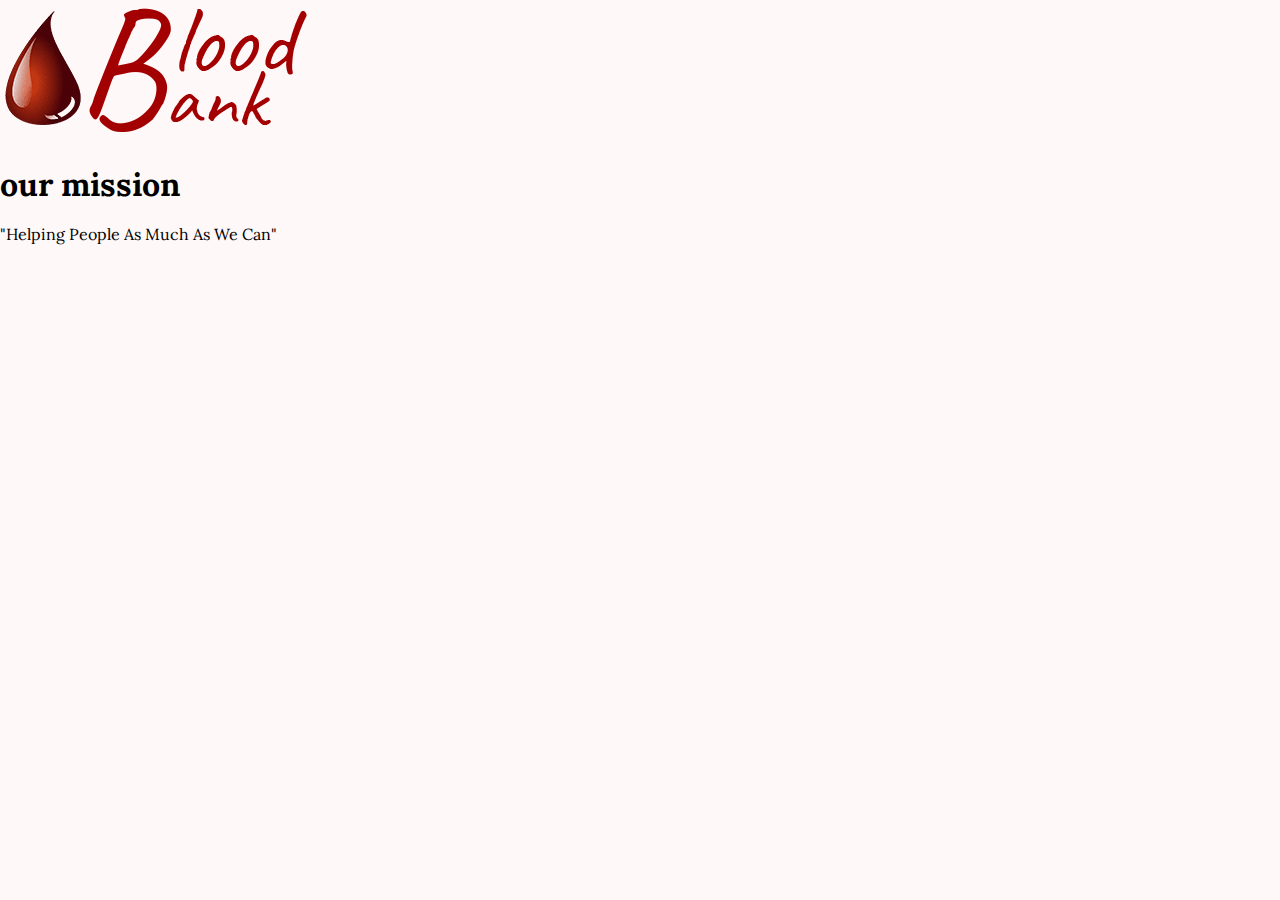
==== index.html @ 0b79eb62 "version 3" ====
<!DOCTYPE html>
<html lang="en">
  <head>
    <meta charset="UTF-8" />
    <meta http-equiv="X-UA-Compatible" content="IE=edge" />
    <meta name="viewport" content="width=device-width, initial-scale=1.0" />
    <!-- google fonts -->
    <link rel="preconnect" href="https://fonts.googleapis.com" />
    <link rel="preconnect" href="https://fonts.gstatic.com" crossorigin />
    <link
      href="https://fonts.googleapis.com/css2?family=Lora:ital,wght@1,400;1,600;1,700&display=swap"
      rel="stylesheet"
    />
    <!-- font awesome -->
    <link rel="stylesheet" href="css/all.min.css" />
    <!-- normalize css file -->
    <link rel="stylesheet" href="css/normalize.css" />
    <!-- main css file -->
    <link rel="stylesheet" href="css/login.css" />
    <title>Blood Bank</title>
  </head>
  <body>
    <div class="content">
      <div class="info">
        <div class="logo">
          <img src="images/logo.png" alt="" />
        </div>
        <div class="text">
          <h1>our mission</h1>
          "Helping People As Much As We Can"
        </div>
      </div>
      <div class="right">
        <div class="sign-in">
          <form>
            <h1>Sign In</h1>
            <input type="text" name="email" placeholder="Email" required />
            <input
              type="password"
              name="pass"
              placeholder="Password"
              required
            />
            <input type="submit" value="Sign In" />
            <span
              >create a new account <a href="#" id="signUp">sign up?</a></span
            >
          </form>
        </div>
      </div>
    </div>
    <div class="overlay"></div>
    <div class="sign-up">
      <form class="signUpForm">
        <i id="close" class="fa-solid fa-x"></i>
        <h1>Sign Up</h1>
        <div class="name">
          <input type="text" name="fName" placeholder="First Name" required />
          <input type="text" name="lName" placeholder="Last Name" required />
        </div>
        <input type="email" name="email" placeholder="Email" required />
        <input
          type="password"
          name="password"
          placeholder="Password"
          required
        />
        <input
          type="password"
          name="password"
          placeholder="confirm Password"
          required
        />
        <div class="age">
          <input type="text" name="year" placeholder="Year" required />
          <input type="text" name="month" placeholder="Month" required />
          <input type="text" name="day" placeholder="Day" required />
        </div>
        <div class="Type-Gender">
          <label for="Account-Type">Account Type : </label>
          <select name="donor" id="Account-Type">
            <option value="Donor">Donor</option>
            <option value="Need">Need</option>
          </select>
          <label for="gender">Gender : </label>
          <select name="gender" id="gender">
            <option value="male">Male</option>
            <option value="female">Female</option>
          </select>
        </div>
        <div class="private">
          <input type="checkbox" name="privacy" id="privacy" required />
          <label for="privacy">Accept Privacy Statements</label>
        </div>
        <input type="submit" value="Sign Up" />
      </form>
    </div>
  </body>
  <script src="js/jquery-3.6.0.min.js"></script>
  <script src="js/login.js"></script>
  <script></script>
</html>
---- css/login.css ----
/* start variables */
:root {
  --main-color: #a30101;
  --section-padding: 100px;
}
/* end variables */
/* start global rules */
* {
  -webkit-box-sizing: border-box;
  -moz-box-sizing: border-box;
  box-sizing: border-box;
}
::selection {
  color: white;
  background: var(--main-color);
}
html {
  scroll-behavior: smooth;
}
body {
  font-family: "Lora", serif;
  margin: 0;
  padding: 0;
  background-color: #fff8f8;
}
a {
  text-decoration: none;
}
ul {
  list-style: none;
}
.container {
  padding-left: 15px;
  padding-right: 15px;
  margin-left: auto;
  margin-right: auto;
}
/* small screen */
@media (min-width: 768px) {
  .container {
    width: 750px;
  }
}
/* medium */
@media (min-width: 992px) {
  .container {
    width: 970px;
  }
}
/* large */
@media (min-width: 1200px) {
  .container {
    width: 1170px;
  }
}
/* end global rules  */
/* start logo */
.content {
  position: relative;
}
.content .right {
  display: flex;
  display: none;
  position: absolute;
  flex-direction: column;
  gap: 20px;
  top: 230px;
  left: 10%;
}
.content .right .text {
  padding-left: 100px;
  text-transform: uppercase;
}
.content .right .text h1 {
  width: 200px;
  letter-spacing: 9px;
  margin-top: 10px;
}
/* end logo */
/* start sign in */
.content .left {
  display: none;
  position: absolute;
  background-color: white;
  top: 230px;
  right: 15%;
  width: 320px;
  height: 300px;
  border-radius: 10px;
  border: 1px solid var(--main-color);
}
.content .left .sign-in form {
  display: flex;
  flex-direction: column;
  gap: 20px;
  width: 100%;
  align-items: center;
}
.content .left .sign-in input {
  padding-left: 10px;
  border-radius: 20px;
  width: 80%;
  height: 30px;
  font-size: 18px;
  border: 1px solid var(--main-color);
}
.content .left .sign-in input::placeholder {
  color: rgb(0, 0, 0, 80%);
}
.content .left .sign-in input[type="submit"] {
  background-color: #a30101;
  color: white;
}
.content .left .sign-in input[type="submit"]:hover {
  cursor: pointer;
}
.content .left .sign-in span a {
  color: var(--main-color);
  font-weight: bold;
}
/* end sign in */
/* overlay */
.overlay {
  display: none;
  position: absolute;
  width: 100%;
  height: 100%;
  background-color: rgb(0, 0, 0, 80%);
}
/* overlay */
/* start sign up */
.sign-up form {
  width: 500px;
  height: 500px;
  display: none;
  flex-direction: column;
  align-items: center;
  gap: 20px;
  position: absolute;
  top: 110px;
  left: 33%;
  background-color: white;
  border-radius: 15px;
  border: 1px solid var(--main-color);
  z-index: 2;
}
.sign-up form i {
  position: absolute;
  top: 6px;
  right: 10px;
  color: var(--main-color);
}
.sign-up form h1 {
  margin-top: 30px;
  margin-bottom: 30px;
}
.sign-up input {
  padding-left: 10px;
  border-radius: 20px;
  width: 80%;
  height: 30px;
  font-size: 18px;
  border: 1px solid var(--main-color);
}
.sign-up .name {
  margin-left: 10%;
}
.sign-up .name input {
  width: 42%;
  align-items: center;
}
.sign-up .name input:not(:first-of-type) {
  margin-left: 4%;
}
.sign-up .age {
  margin-left: 10%;
}
.sign-up .age input {
  width: 27%;
  align-items: center;
}
.sign-up .age input:not(:first-of-type) {
  margin-left: 2.9%;
}
.sign-up input::placeholder {
  color: rgb(0, 0, 0, 80%);
}
.sign-up input[type="submit"] {
  background-color: #a30101;
  color: white;
}
.sign-up form .private {
  margin-left: -35%;
}
.sign-up input[type="checkbox"] {
  height: inherit;
  width: auto;
}
.sign-up input[type="submit"]:hover {
  cursor: pointer;
}
/* end sign up */
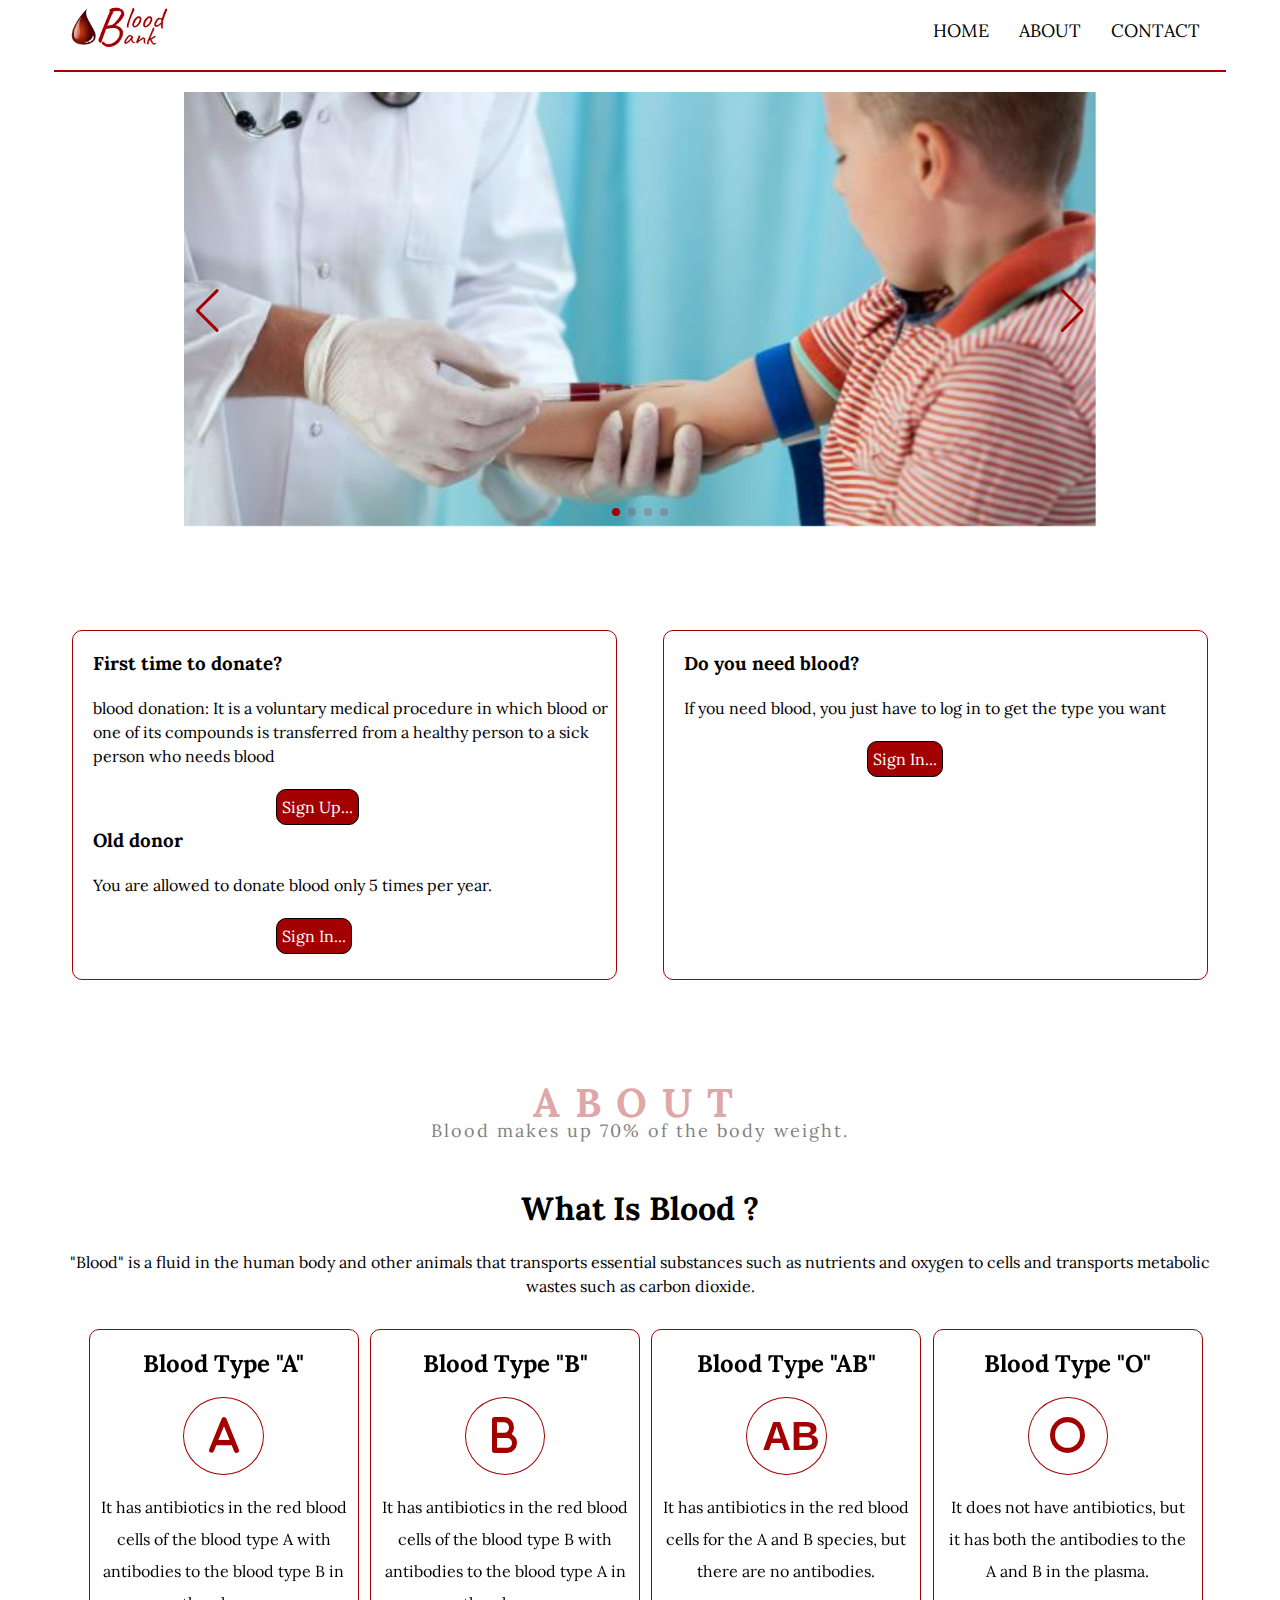
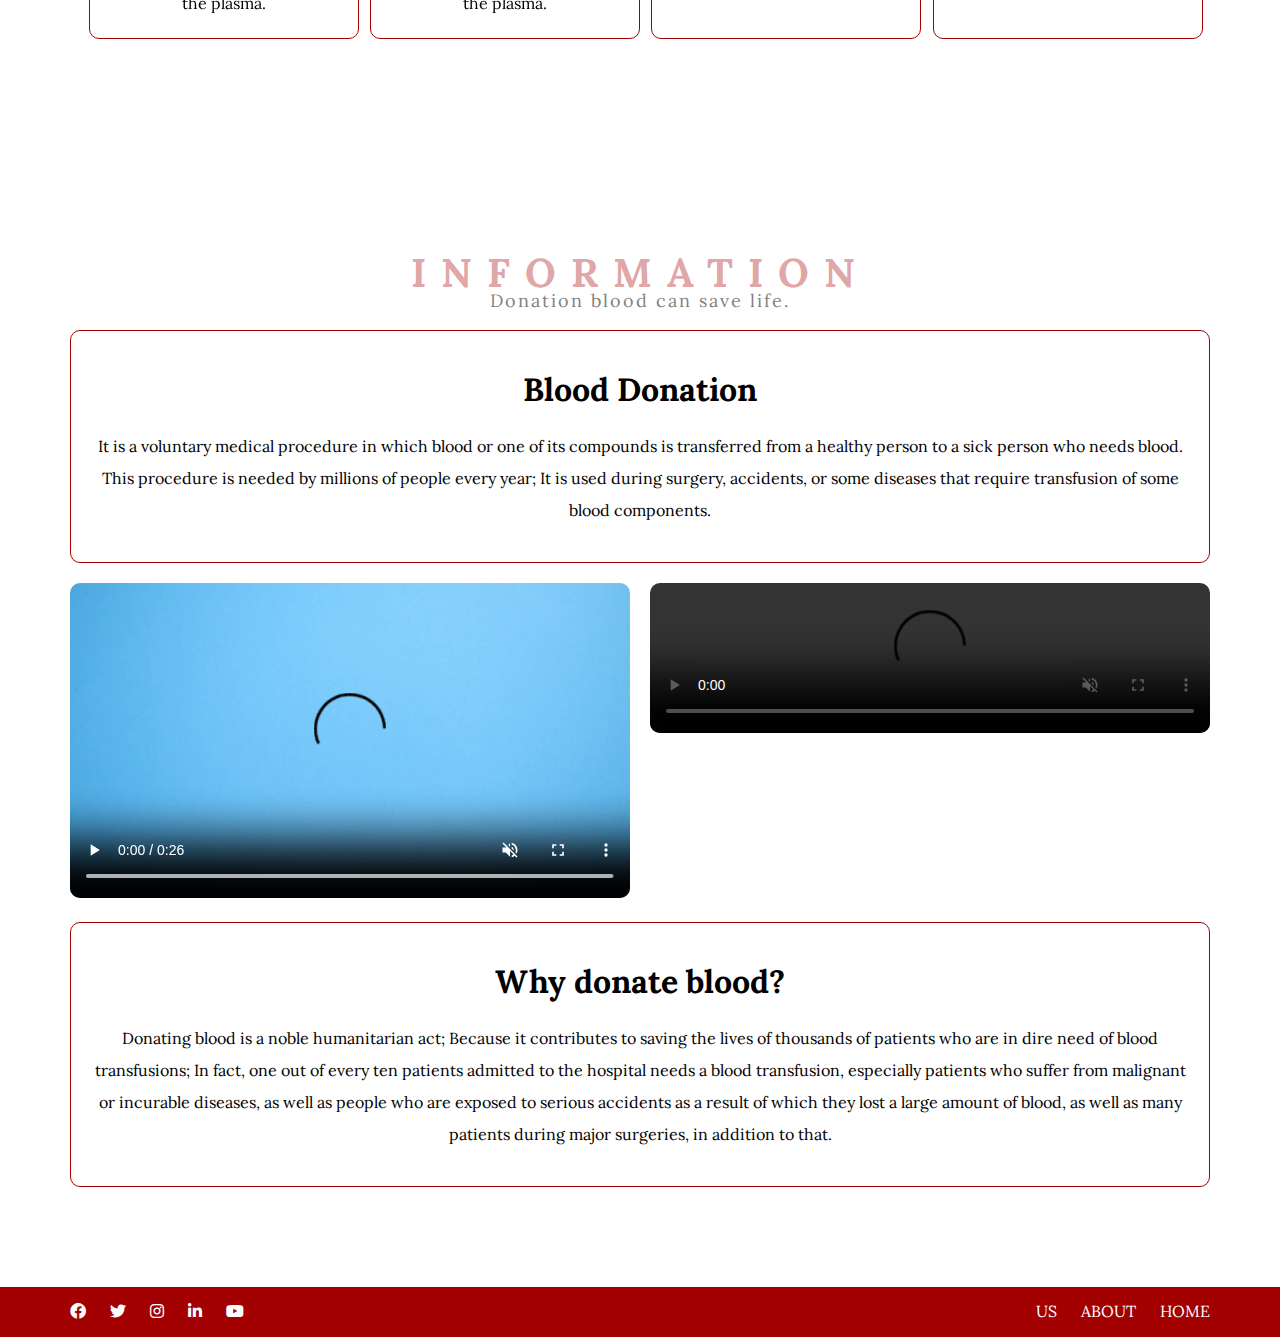
==== commit a5962a1f: "Version 5" ====
--- a/index.html
+++ b/index.html
@@ -11,92 +11,273 @@
       href="https://fonts.googleapis.com/css2?family=Lora:ital,wght@1,400;1,600;1,700&display=swap"
       rel="stylesheet"
     />
+    <!-- swiper js -->
+    <link
+      rel="stylesheet"
+      href="https://unpkg.com/swiper@8/swiper-bundle.min.css"
+    />
     <!-- font awesome -->
     <link rel="stylesheet" href="css/all.min.css" />
     <!-- normalize css file -->
     <link rel="stylesheet" href="css/normalize.css" />
     <!-- main css file -->
-    <link rel="stylesheet" href="css/login.css" />
+    <link rel="stylesheet" href="css/home.css" />
     <title>Blood Bank</title>
   </head>
   <body>
-    <div class="content">
-      <div class="info">
+    <!-- start header -->
+    <div class="header">
+      <div class="container">
         <div class="logo">
-          <img src="images/logo.png" alt="" />
-        </div>
-        <div class="text">
-          <h1>our mission</h1>
-          "Helping People As Much As We Can"
-        </div>
-      </div>
-      <div class="right">
+          <a href="index.html"><img src="images/logo.png" alt="" /></a>
+        </div>
+        <div class="links">
+          <ul>
+            <li><a href="#home">home</a></li>
+            <li><a href="#about">about</a></li>
+            <li><a href="#footer">contact</a></li>
+          </ul>
+        </div>
+        <i class="fa-solid fa-bars" id="phoneIcon"></i>
+      </div>
+      <hr />
+    </div>
+    <!-- end header -->
+    <!-- start slider -->
+    <div class="container" id="home">
+      <!-- Slider main container -->
+      <div class="swiper">
+        <!-- Additional required wrapper -->
+        <div class="swiper-wrapper">
+          <!-- Slides -->
+          <div class="swiper-slide">
+            <img src="images/طرق_سحب_عينات_الدم.jpg" alt="" />
+          </div>
+          <div class="swiper-slide">
+            <img src="images/ما_هو_الدم.jpg" alt="" />
+          </div>
+          <div class="swiper-slide">
+            <img src="images/مكونات_الدم.jpg" alt="" />
+          </div>
+          <div class="swiper-slide">
+            <img src="images/مكونات_الدم_ووظائفها.jpg" alt="" />
+          </div>
+        </div>
+        <!-- If we need pagination -->
+        <div class="swiper-pagination"></div>
+        <!-- If we need navigation buttons -->
+        <div class="swiper-button-prev"></div>
+        <div class="swiper-button-next"></div>
+      </div>
+    </div>
+    <!-- end slider -->
+    <!-- start sign card-->
+    <div class="container">
+      <div class="sign-card">
         <div class="sign-in">
-          <form>
-            <h1>Sign In</h1>
-            <input type="text" name="email" placeholder="Email" required />
-            <input
-              type="password"
-              name="pass"
-              placeholder="Password"
-              required
-            />
-            <input type="submit" value="Sign In" />
-            <span
-              >create a new account <a href="#" id="signUp">sign up?</a></span
-            >
-          </form>
-        </div>
-      </div>
-    </div>
-    <div class="overlay"></div>
-    <div class="sign-up">
-      <form class="signUpForm">
-        <i id="close" class="fa-solid fa-x"></i>
-        <h1>Sign Up</h1>
-        <div class="name">
-          <input type="text" name="fName" placeholder="First Name" required />
-          <input type="text" name="lName" placeholder="Last Name" required />
-        </div>
-        <input type="email" name="email" placeholder="Email" required />
-        <input
-          type="password"
-          name="password"
-          placeholder="Password"
-          required
-        />
-        <input
-          type="password"
-          name="password"
-          placeholder="confirm Password"
-          required
-        />
-        <div class="age">
-          <input type="text" name="year" placeholder="Year" required />
-          <input type="text" name="month" placeholder="Month" required />
-          <input type="text" name="day" placeholder="Day" required />
-        </div>
-        <div class="Type-Gender">
-          <label for="Account-Type">Account Type : </label>
-          <select name="donor" id="Account-Type">
-            <option value="Donor">Donor</option>
-            <option value="Need">Need</option>
-          </select>
-          <label for="gender">Gender : </label>
-          <select name="gender" id="gender">
-            <option value="male">Male</option>
-            <option value="female">Female</option>
-          </select>
-        </div>
-        <div class="private">
-          <input type="checkbox" name="privacy" id="privacy" required />
-          <label for="privacy">Accept Privacy Statements</label>
-        </div>
-        <input type="submit" value="Sign Up" />
-      </form>
-    </div>
+          <h3>First time to donate?</h3>
+          blood donation: It is a voluntary medical procedure in which blood or
+          one of its compounds is transferred from a healthy person to a sick
+          person who needs blood <br />
+          <a href="signUp.html">Sign Up...</a> <br />
+          <h3>Old donor</h3>
+          You are allowed to donate blood only 5 times per year. <br />
+          <a href="signIn.html">Sign In...</a>
+        </div>
+        <div class="sign-up">
+          <h3>Do you need blood?</h3>
+          If you need blood, you just have to log in to get the type you want
+          <br />
+          <a href="signIn.html">Sign In...</a>
+        </div>
+      </div>
+    </div>
+    <!-- end sign card-->
+    <!-- start about -->
+    <div class="about" id="about">
+      <div class="container">
+        <div class="special-head">
+          <h1>about</h1>
+          <p>Blood makes up 70% of the body weight.</p>
+        </div>
+        <div class="content">
+          <div class="text">
+            <h1>What Is Blood ?</h1>
+            <p>
+              "Blood" is a fluid in the human body and other animals that
+              transports essential substances such as nutrients and oxygen to
+              cells and transports metabolic wastes such as carbon dioxide.
+            </p>
+          </div>
+          <div class="cards">
+            <div class="card">
+              <div class="face front">
+                <h2>Blood Type "A"</h2>
+                <div class="icon">
+                  <i class="fa-solid fa-a"></i>
+                </div>
+                <p>
+                  It has antibiotics in the red blood cells of the blood type A
+                  with antibodies to the blood type B in the plasma.
+                </p>
+              </div>
+              <div class="face back">
+                <h2>Blood Type "A"</h2>
+                <div class="icon">
+                  <i class="fa-solid fa-a"></i>
+                </div>
+                <p>
+                  The blood type A is divided into A-, A+. <br />
+                  A- is rare by : 6.3% <br />
+                  A+ is rare by : 35.7% <br />
+                </p>
+              </div>
+            </div>
+            <div class="card">
+              <div class="face front">
+                <h2>Blood Type "B"</h2>
+                <div class="icon">
+                  <i class="fa-solid fa-b"></i>
+                </div>
+                <p>
+                  It has antibiotics in the red blood cells of the blood type B
+                  with antibodies to the blood type A in the plasma.
+                </p>
+              </div>
+              <div class="face back">
+                <h2>Blood Type "B"</h2>
+                <div class="icon">
+                  <i class="fa-solid fa-b"></i>
+                </div>
+                <p>
+                  The blood type B is divided into B-, B+. <br />
+                  B- is rare by : 1.5% <br />
+                  B+ is rare by : 8.5% <br />
+                </p>
+              </div>
+            </div>
+            <div class="card">
+              <div class="face front">
+                <h2>Blood Type "AB"</h2>
+                <div class="icon">AB</div>
+                <p>
+                  It has antibiotics in the red blood cells for the A and B
+                  species, but there are no antibodies.
+                </p>
+              </div>
+              <div class="face back">
+                <h2>Blood Type "AB"</h2>
+                <div class="icon">AB</div>
+                <p>
+                  The blood type AB is divided into AB-, AB+. <br />
+                  AB- is rare by : 0.6% <br />
+                  AB+ is rare by : 3.4% <br />
+                </p>
+              </div>
+            </div>
+            <div class="card" id="my">
+              <div class="face front">
+                <h2>Blood Type "O"</h2>
+                <div class="icon">
+                  <i class="fa-solid fa-o"></i>
+                </div>
+                <p>
+                  It does not have antibiotics, but it has both the antibodies
+                  to the A and B in the plasma.
+                </p>
+              </div>
+              <div class="face back">
+                <h2>Blood Type "O"</h2>
+                <div class="icon">
+                  <i class="fa-solid fa-o"></i>
+                </div>
+                <p>
+                  The blood type O is divided into O-, O+. <br />
+                  O- is rare by : 6.6% <br />
+                  O+ is rare by : 37.4% <br />
+                </p>
+              </div>
+            </div>
+          </div>
+        </div>
+      </div>
+    </div>
+    <!-- end about -->
+    <!-- start info -->
+    <div class="info">
+      <div class="container">
+        <div class="special-head">
+          <h1>information</h1>
+          <p>Donation blood can save life.</p>
+        </div>
+        <div class="content">
+          <div class="text1">
+            <h1>Blood Donation</h1>
+            <p>
+              It is a voluntary medical procedure in which blood or one of its
+              compounds is transferred from a healthy person to a sick person
+              who needs blood. This procedure is needed by millions of people
+              every year; It is used during surgery, accidents, or some diseases
+              that require transfusion of some blood components.
+            </p>
+          </div>
+          <div class="ved">
+            <video
+              controls
+              muted
+              width="555px"
+              src="images/Blood Donation, American Red Cross - Stop-motion animation_Trim.mp4"
+              type="video/mp4"
+            ></video>
+          </div>
+          <div class="ved">
+            <video
+              controls
+              muted
+              src="images/Blood Donation Guide.mp4"
+              type="video/mp4"
+            ></video>
+          </div>
+          <div class="text2">
+            <h1>Why donate blood?</h1>
+            <p>
+              Donating blood is a noble humanitarian act; Because it contributes
+              to saving the lives of thousands of patients who are in dire need
+              of blood transfusions; In fact, one out of every ten patients
+              admitted to the hospital needs a blood transfusion, especially
+              patients who suffer from malignant or incurable diseases, as well
+              as people who are exposed to serious accidents as a result of
+              which they lost a large amount of blood, as well as many patients
+              during major surgeries, in addition to that.
+            </p>
+          </div>
+        </div>
+      </div>
+    </div>
+    <!-- end info -->
+    <!-- start footer -->
+    <div class="footer" id="footer">
+      <div class="container">
+        <div class="content">
+          <div class="icons">
+            <i class="fa-brands fa-facebook"></i>
+            <i class="fa-brands fa-twitter"></i>
+            <i class="fa-brands fa-instagram"></i>
+            <i class="fa-brands fa-linkedin-in"></i>
+            <i class="fa-brands fa-youtube"></i>
+          </div>
+          <div class="links">
+            <a href="aboutTeam.html">Us</a>
+            <a href="#about">about</a>
+            <a href="#home">Home</a>
+          </div>
+        </div>
+      </div>
+    </div>
+    <!-- end footer -->
+    <!-- swiper js -->
+    <script src="https://unpkg.com/swiper@8/swiper-bundle.min.js"></script>
   </body>
   <script src="js/jquery-3.6.0.min.js"></script>
-  <script src="js/login.js"></script>
-  <script></script>
+  <script src="js/home.js"></script>
 </html>
--- a/css/home.css
+++ b/css/home.css
@@ -0,0 +1,388 @@
+/* start variables */
+:root {
+  --main-color: #a30101;
+  --section-padding: 100px;
+  --radius: 10px;
+}
+/* end variables */
+/* start global rules */
+* {
+  -webkit-box-sizing: border-box;
+  -moz-box-sizing: border-box;
+  box-sizing: border-box;
+}
+::selection {
+  color: white;
+  background: var(--main-color);
+}
+html {
+  scroll-behavior: smooth;
+}
+body {
+  font-family: "Lora", serif;
+  margin: 0;
+  padding: 0;
+}
+a {
+  text-decoration: none;
+}
+ul {
+  list-style: none;
+}
+hr {
+  margin: 20px auto;
+  border: 1px solid var(--main-color);
+}
+.container {
+  padding-left: 15px;
+  padding-right: 15px;
+  margin-left: auto;
+  margin-right: auto;
+}
+.rotation {
+  transform: rotateY(-180deg);
+}
+/* small screen */
+@media (min-width: 768px) {
+  .container,
+  hr {
+    width: 750px;
+  }
+  .special-head + p {
+    font-size: 15px;
+    margin: 10px;
+  }
+  .special-head {
+    font-size: 60px;
+  }
+}
+/* medium */
+@media (min-width: 992px) {
+  .container,
+  hr {
+    width: 970px;
+  }
+}
+/* large */
+@media (min-width: 1200px) {
+  .container,
+  hr {
+    width: 1170px;
+  }
+}
+/* end global rules  */
+/* start special-head */
+.special-head {
+  text-align: center;
+}
+.special-head h1 {
+  font-size: 40px;
+  text-transform: uppercase;
+  letter-spacing: 15px;
+  color: #a301015e;
+  margin: 0;
+}
+.special-head p {
+  font-size: 18px;
+  letter-spacing: 2px;
+  opacity: 50%;
+  margin-top: -5px;
+}
+/* end special-head */
+/* start header */
+.header .container {
+  display: flex;
+  justify-content: space-between;
+  height: 50px;
+  padding-top: 5px;
+}
+.header .container .logo {
+  height: 100%;
+}
+.header .container .logo img {
+  height: 100%;
+}
+.header .links ul {
+  display: flex;
+}
+.header .links ul li {
+  margin-left: 30px;
+  text-transform: uppercase;
+}
+.header .links ul li:last-child {
+  margin-right: 10px;
+}
+.header .links ul li a {
+  color: black;
+  font-size: 18px;
+}
+.header .links ul li:hover {
+  transition: 0.5s;
+  transform: scale(1.2);
+}
+.header .links ul li:hover a {
+  color: var(--main-color);
+}
+.header i {
+  display: none;
+}
+@media (max-width: 768px) {
+  .header i {
+    display: block;
+    font-size: 30px;
+    margin: 15px 10px;
+    color: var(--main-color);
+  }
+  .header .links {
+    display: none;
+    flex-direction: column;
+    width: 100%;
+    background-color: var(--main-color);
+    height: 300px;
+    z-index: 2;
+    position: absolute;
+    top: 70px;
+    right: 0;
+    border: 1px dashed white;
+  }
+  .header .links ul {
+    flex-direction: column;
+  }
+  .header .links ul li {
+    margin: 0 0 28%;
+    border-bottom: 1px solid white;
+    width: 80%;
+    text-align: center;
+    padding-bottom: 5px;
+  }
+  .header .links ul li a {
+    color: white;
+  }
+}
+/* end header */
+/* start photo-slider */
+.swiper {
+  width: 80%;
+  height: fit-content;
+}
+.swiper-slide img {
+  width: 100%;
+}
+.swiper-button-prev,
+.swiper-button-next {
+  color: var(--main-color);
+}
+.swiper-pagination-bullet {
+  background-color: var(--main-color);
+}
+/* end photo-slider */
+/* start sign card */
+.sign-card {
+  padding-top: var(--section-padding);
+  display: flex;
+  flex-wrap: wrap;
+  align-items: center;
+  justify-content: center;
+}
+.sign-card div {
+  border: 1px solid var(--main-color);
+  border-radius: var(--radius);
+  padding-left: 20px;
+  height: 350px;
+  line-height: 1.5;
+  width: 545px;
+}
+.sign-card div:nth-child(2) {
+  margin-left: 4%;
+}
+.sign-card div a {
+  display: block;
+  border: 1px solid black;
+  border-radius: var(--radius);
+  padding: 5px;
+  width: fit-content;
+  margin-top: 4%;
+  margin-bottom: -8%;
+  margin-left: 35%;
+  background-color: var(--main-color);
+  color: white;
+}
+@media (max-width: 767px) {
+  .sign-card div {
+    height: 400px;
+    margin-bottom: 15%;
+  }
+}
+/* end sign card */
+/* start about */
+.about {
+  padding-top: var(--section-padding);
+  padding-bottom: var(--section-padding);
+}
+.about .content {
+  margin-top: 50px;
+  text-align: center;
+}
+.about .content .text p {
+  line-height: 1.5;
+}
+.about .content .cards {
+  display: flex;
+  flex-wrap: wrap;
+  align-items: center;
+  justify-content: center;
+  padding-top: 15px;
+  perspective: 800px;
+}
+.about .cards .card {
+  position: relative;
+  height: 310px;
+  width: 270px;
+  transform-style: preserve-3d;
+  transition: transform 1s;
+  cursor: pointer;
+  margin-left: 1%;
+  margin-bottom: 1%;
+}
+.about .cards .face {
+  border: 1px solid var(--main-color);
+  border-radius: var(--radius);
+  position: absolute;
+  height: 100%;
+  width: 100%;
+  background-color: white;
+}
+.about .cards .card .face {
+  backface-visibility: hidden;
+}
+.about .cards .back {
+  transform: rotateY(180deg);
+  text-align: center;
+  background-color: #a301010a;
+}
+.about .cards .card .icon {
+  font-size: 40px;
+  font-weight: bold;
+  font-family: Arial, Helvetica, sans-serif;
+  color: var(--main-color);
+  border: 1px solid var(--main-color);
+  padding: 15px;
+  border-radius: 50%;
+  margin: 0 35%;
+}
+.about .cards .card .back .icon {
+  margin-bottom: 17px;
+}
+.about .cards .card p {
+  padding: 0 10px 10px;
+  line-height: 2;
+}
+@media (max-width: 767px) {
+  .about .container .img {
+    display: none;
+  }
+  .about .content {
+    display: block;
+  }
+  .about .content .text {
+    width: 100%;
+    text-align: center;
+    margin: 0 auto;
+  }
+  .about .content .text p {
+    line-height: 2;
+  }
+  .about .cards .card {
+    margin-bottom: 10%;
+  }
+}
+/* end about */
+/* start info */
+.info {
+  padding-top: var(--section-padding);
+  padding-bottom: var(--section-padding);
+}
+.info .content {
+  display: flex;
+  flex-wrap: wrap;
+  flex-basis: 1;
+  text-align: center;
+}
+.info .content p {
+  line-height: 2;
+}
+.info .content video {
+  border-radius: var(--radius);
+  width: 560px;
+}
+.info .content div:nth-child(1),
+.info .content div:nth-child(4) {
+  /* margin: 20px; */
+  padding: 20px;
+  border: 1px solid var(--main-color);
+  border-radius: var(--radius);
+}
+.info .content div:nth-child(3) {
+  margin-left: 20px;
+}
+.info .content div:nth-child(2),
+.info .content div:nth-child(3) {
+  margin-top: 20px;
+  margin-bottom: 20px;
+}
+@media (max-width: 1199px) {
+  .info .content video {
+    width: 100%;
+  }
+}
+@media (max-width: 992px) {
+  .info .content div {
+    width: 100%;
+  }
+}
+@media (max-width: 767px) {
+  .info .special-head h1 {
+    letter-spacing: 5px;
+  }
+}
+/* end info */
+/* start footer */
+.footer {
+  height: 50px;
+  background-color: var(--main-color);
+}
+.footer .content {
+  display: flex;
+  justify-content: space-between;
+}
+.footer .content .icons,
+.footer .content .links {
+  margin-top: 15px;
+}
+.footer .content .icons i {
+  color: white;
+}
+.footer .content .icons i:not(:first-child) {
+  margin-left: 20px;
+}
+.footer .content .links a {
+  color: white;
+  text-transform: uppercase;
+}
+.footer .content .links a:not(:last-child) {
+  margin-right: 20px;
+}
+@media (max-width: 767px) {
+  .footer {
+    height: 150px;
+  }
+  .footer .content {
+    flex-direction: column;
+    align-items: center;
+  }
+  .footer .content .icons,
+  .footer .content .links {
+    margin-top: 40px;
+  }
+}
+/* end footer */
